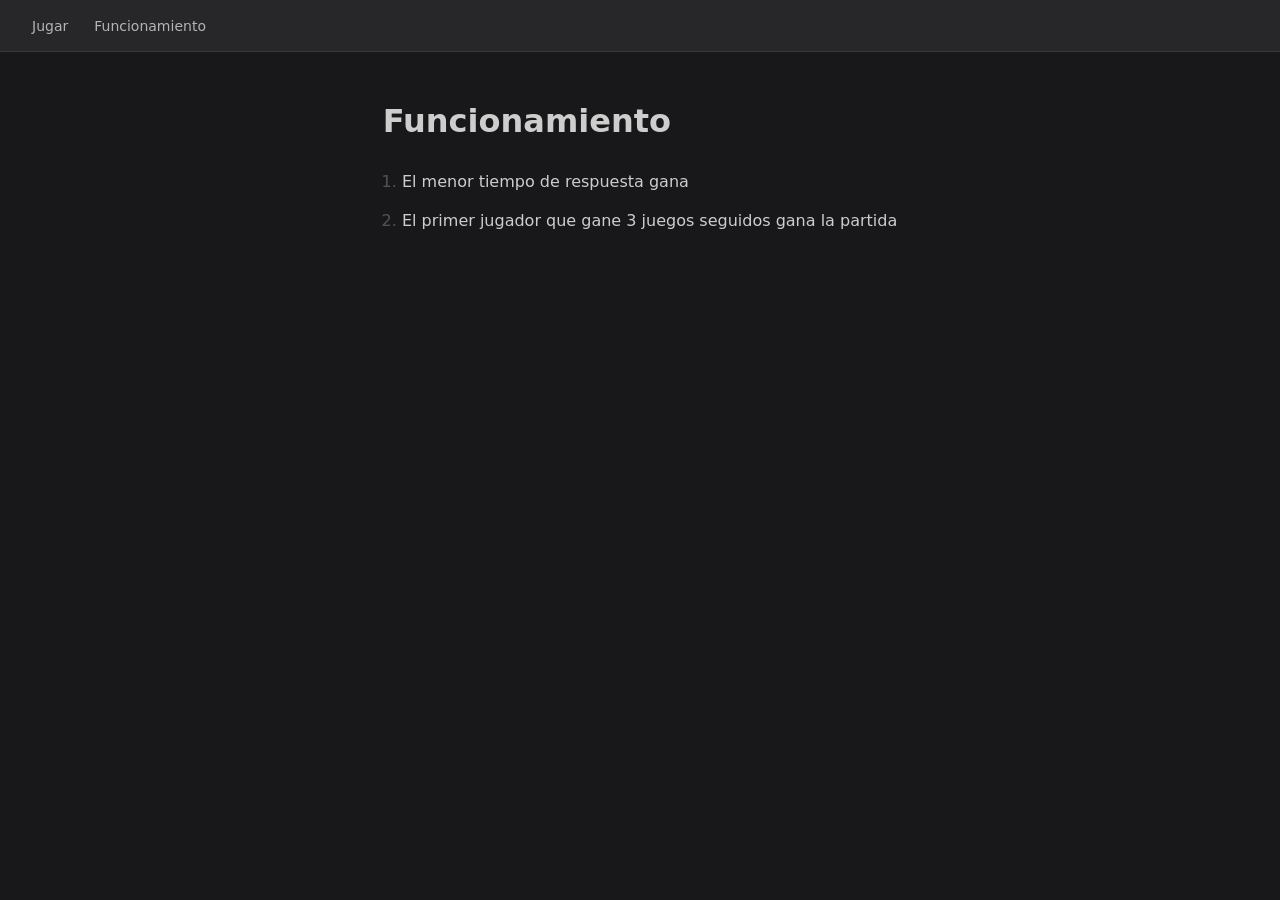
==== gameplay/index.html @ 758bac7f "estructura basica" ====
<!DOCTYPE html>
<html lang="en">
<head>
    <meta charset="UTF-8">
    <link rel="icon" type="image/jpeg" href="../assets/chronometer.png">
    <link rel="stylesheet" href="../styles.css">
    <meta name="viewport" content="width=device-width, initial-scale=1.0">
    <title>Funcionamiento | Ranked.ms</title>
</head>
<body>
    <nav class="navbar">
        <div class="navbar-links">
            <a href="/" class="navbar-link">Jugar</a>
            <a href="/gameplay/" class="navbar-link">Funcionamiento</a>
        </div>
    </nav>

    <div class="funcionamiento">
    <div class="funcionamiento-content">
        <h1>Funcionamiento</h1>
        <ol>
        <li>El menor tiempo de respuesta gana</li>
        <li>El primer jugador que gane 3 juegos seguidos gana la partida</li>
        </ol>
    </div>
    </div>
</body>
</html>
---- styles.css ----
* {
  margin: 0;
  padding: 0;
  box-sizing: border-box;
}

body {
  margin: 0;
  display: flex;
  flex-direction: column;
  height: 100vh;
  overflow: hidden;
}

html {
    background-color: #18181b;
    color: #cdcdcd;
    font-family: ui-sans-serif,system-ui,sans-serif;
}

.content {
  flex: 1;
  display: flex;
  align-items: center;
  justify-content: center;
  gap: 12px;
}

.btn {
  padding: 10px 20px;
  border-radius: 6px;
  background: #27272a;
  color: #cdcdcd;
  text-decoration: none;
  font-size: 14px;
  border: 1px solid #3f3f46;
  transition: background 0.15s, color 0.15s;
}

.btn:hover {
  background: rgba(255,255,255,0.08);
  color: #fff;
}

.sidebar {
  width: 20%;
  background: #09090b;
  border: 1px solid #2a2a2e;
  overflow-y: auto;
  scrollbar-width: none;
}

.layout {
  display: flex;
  flex: 1;
  overflow: hidden;
}

.sidebar-title {
  padding: 12px 14px;
  font-size: 13px;
  font-weight: 600;
  color: #aaa;
  border-bottom: 1px solid #2a2a2e;
  text-transform: uppercase;
  text-align: center;
  letter-spacing: 0.05em;
}

.sidebar::-webkit-scrollbar {
  display: none;
}

.lb-row {
  display: grid;
  grid-template-columns: 32px 1fr auto;
  align-items: center;
  gap: 8px;
  padding: 9px 14px;
  cursor: pointer;
  border-bottom: 1px solid #222;
}
.lb-row:hover { background: #26262a; }

.lb-rank {
  font-size: 12px;
  color: #555;
  text-align: right;
  font-variant-numeric: tabular-nums;
}

.lb-name {
  font-size: 13px;
  color: #e0e0e0;
}

.lb-time {
  font-size: 12px;
  color: #4caf78;
  font-variant-numeric: tabular-nums;
}

.funcionamiento {
  display: flex;
  padding-top: 50px;
}

.funcionamiento-content {
  margin: 0 auto;
  max-width: 50%;
}

.funcionamiento-content ol {
  padding-left: 1.2rem;
  padding-top: 2rem;
}

.funcionamiento-content h1 {
  padding-left: 0;
}

li {
  margin-bottom: 20px;
}

ol li::marker {
  color: #52525B;
}

.navbar {
  background: #27272A;
  height: 52px;
  display: flex;
  align-items: center;
  padding: 0 20px;
  gap: 8px;
  border-bottom: 1px solid rgba(255,255,255,0.08);
}

.navbar-links {
  display: flex;
  align-items: center;
  gap: 2px;
  flex: 1;
}

.navbar-link {
  font-size: 14px;
  color: rgba(255,255,255,0.65);
  text-decoration: none;
  padding: 6px 12px;
  border-radius: 6px;
  transition: background 0.15s, color 0.15s;
  display: flex;
  align-items: center;
  gap: 4px;
}

.navbar-link:hover  { background: rgba(255,255,255,0.08); color: #fff; }
.navbar-link.active { background: rgba(255,255,255,0.10); color: #fff; }
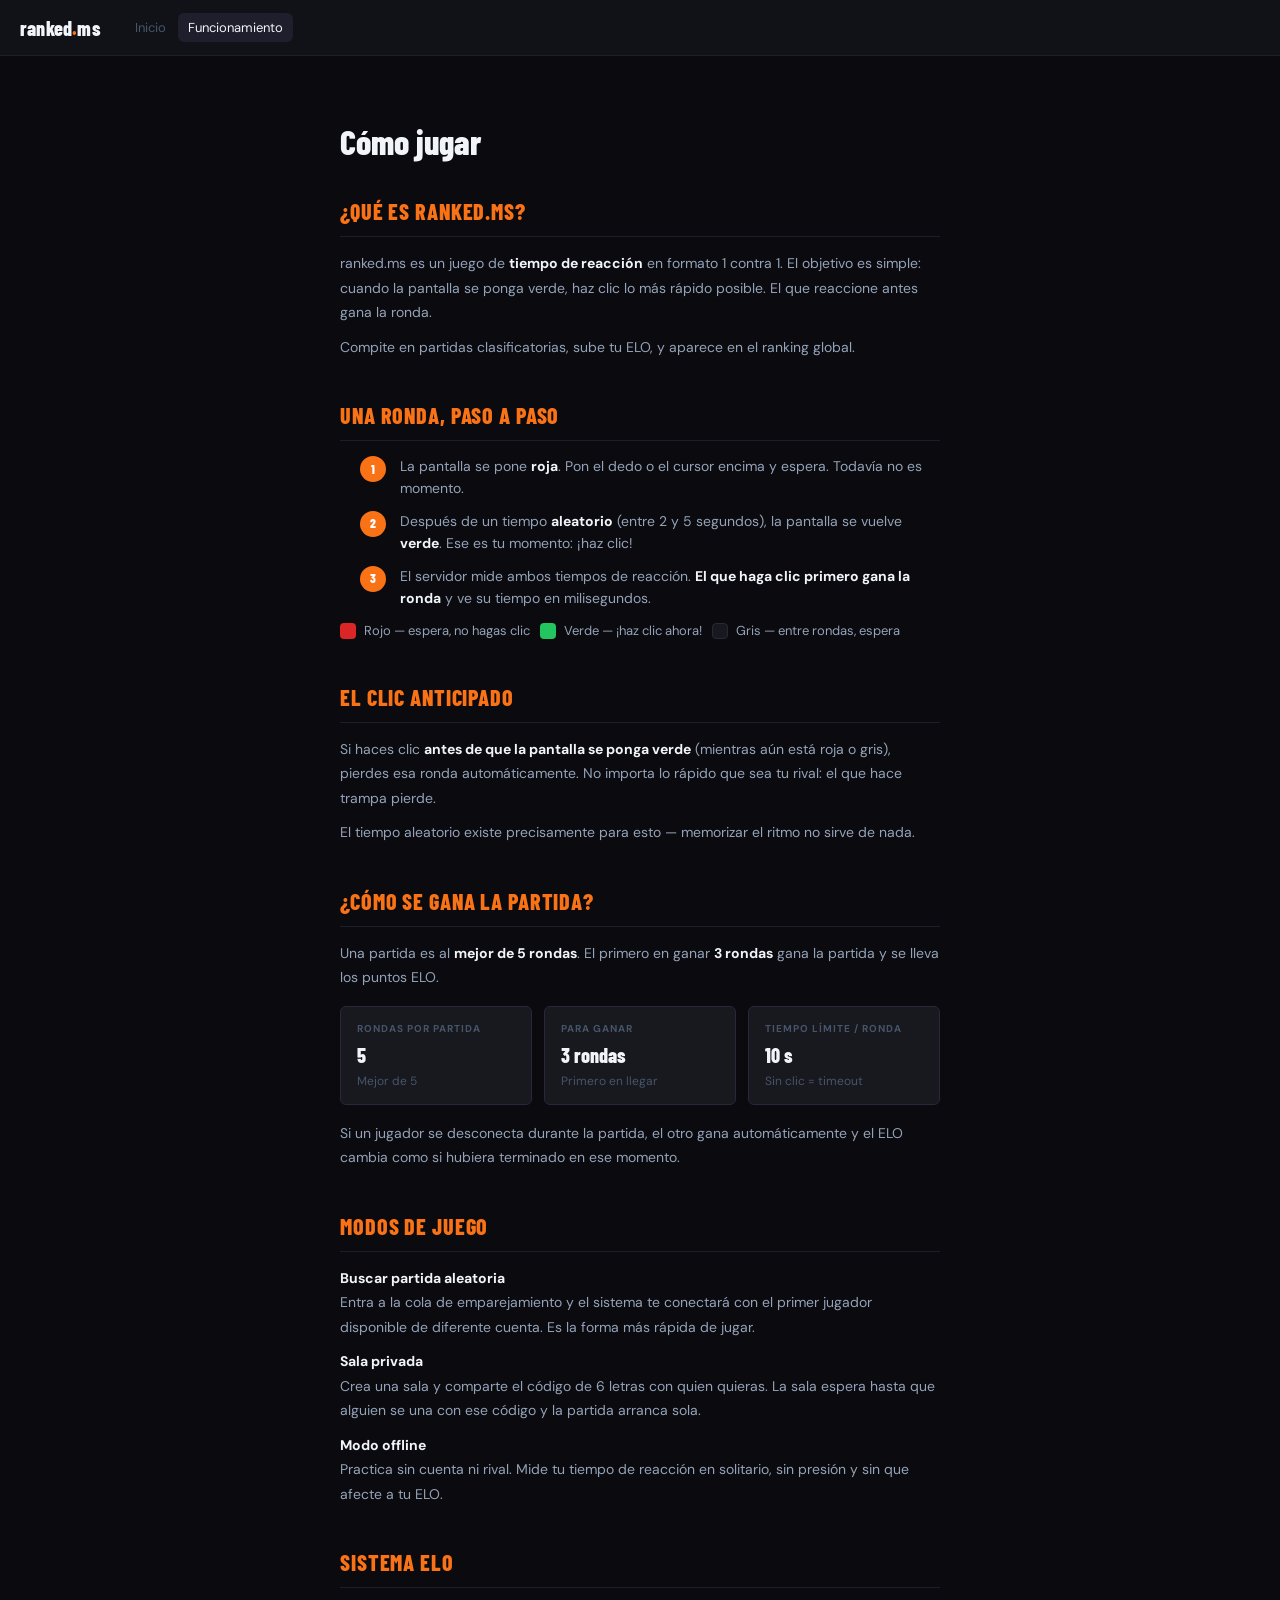
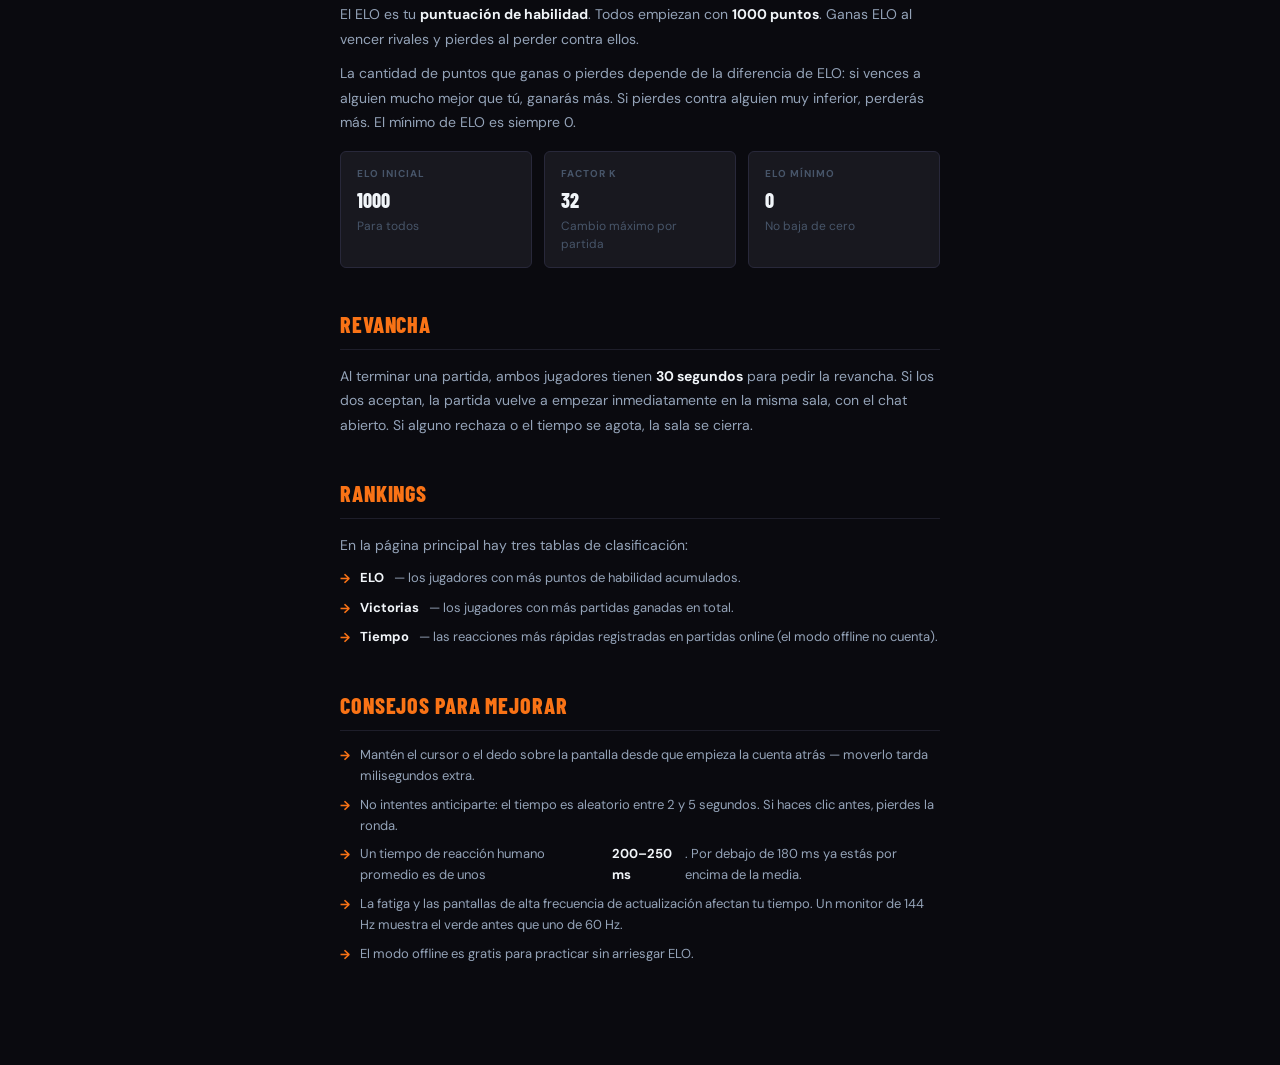
==== commit c3fe9f44: "fixes" ====
--- a/gameplay/index.html
+++ b/gameplay/index.html
@@ -1,27 +1,316 @@
 <!DOCTYPE html>
-<html lang="en">
+<html lang="es">
 <head>
     <meta charset="UTF-8">
-    <link rel="icon" type="image/jpeg" href="../assets/chronometer.png">
-    <link rel="stylesheet" href="../styles.css">
+    <link rel="icon" type="image/jpeg" href="/assets/stopwatch.png">
+    <link rel="stylesheet" href="/styles.css">
     <meta name="viewport" content="width=device-width, initial-scale=1.0">
-    <title>Funcionamiento | Ranked.ms</title>
+    <title>Funcionamiento | ranked.ms</title>
+    <style>
+        .func-section {
+            margin-bottom: 40px;
+        }
+        .func-section h2 {
+            font-family: var(--font-cond);
+            font-size: 22px;
+            font-weight: 800;
+            color: var(--accent);
+            letter-spacing: 0.04em;
+            text-transform: uppercase;
+            margin-bottom: 14px;
+            padding-bottom: 8px;
+            border-bottom: 1px solid var(--border);
+        }
+        .func-section p {
+            color: var(--text-2);
+            line-height: 1.75;
+            margin-bottom: 10px;
+        }
+        .func-section strong { color: var(--text); }
+
+        .step-list {
+            list-style: none;
+            padding: 0;
+            display: flex;
+            flex-direction: column;
+            gap: 10px;
+            margin-bottom: 10px;
+        }
+        .step-list li {
+            display: flex;
+            align-items: flex-start;
+            gap: 14px;
+            color: var(--text-2);
+            line-height: 1.6;
+            margin: 0;
+        }
+        .step-num {
+            flex-shrink: 0;
+            width: 26px;
+            height: 26px;
+            border-radius: 50%;
+            background: var(--accent);
+            color: #fff;
+            font-family: var(--font-cond);
+            font-size: 13px;
+            font-weight: 800;
+            display: flex;
+            align-items: center;
+            justify-content: center;
+            margin-top: 1px;
+        }
+
+        .callout-row {
+            display: grid;
+            grid-template-columns: repeat(auto-fit, minmax(170px, 1fr));
+            gap: 12px;
+            margin: 16px 0;
+        }
+        .callout {
+            background: var(--surface-2);
+            border: 1px solid var(--border-2);
+            border-radius: var(--radius);
+            padding: 14px 16px;
+        }
+        .callout-label {
+            font-size: 10px;
+            font-weight: 700;
+            letter-spacing: 0.1em;
+            text-transform: uppercase;
+            color: var(--text-3);
+            margin-bottom: 4px;
+        }
+        .callout-value {
+            font-family: var(--font-cond);
+            font-size: 20px;
+            font-weight: 800;
+            color: var(--text);
+        }
+        .callout-desc {
+            font-size: 12px;
+            color: var(--text-3);
+            margin-top: 2px;
+        }
+
+        .color-demo {
+            display: flex;
+            gap: 10px;
+            margin: 12px 0;
+            flex-wrap: wrap;
+        }
+        .color-chip {
+            display: flex;
+            align-items: center;
+            gap: 8px;
+            font-size: 13px;
+            color: var(--text-2);
+        }
+        .color-dot {
+            width: 16px;
+            height: 16px;
+            border-radius: 4px;
+            flex-shrink: 0;
+        }
+
+        .tip-list {
+            list-style: none;
+            padding: 0;
+            display: flex;
+            flex-direction: column;
+            gap: 8px;
+        }
+        .tip-list li {
+            display: flex;
+            gap: 10px;
+            align-items: flex-start;
+            color: var(--text-2);
+            line-height: 1.6;
+            font-size: 13px;
+            margin: 0;
+        }
+        .tip-list li::before {
+            content: '→';
+            color: var(--accent);
+            flex-shrink: 0;
+            font-weight: 700;
+            margin-top: 1px;
+        }
+    </style>
 </head>
 <body>
     <nav class="navbar">
+        <a href="/" class="navbar-logo">ranked<span class="dot">.</span>ms</a>
         <div class="navbar-links">
-            <a href="/" class="navbar-link">Jugar</a>
-            <a href="/gameplay/" class="navbar-link">Funcionamiento</a>
+            <a href="/" class="navbar-link">Inicio</a>
+            <a href="/gameplay/" class="navbar-link active">Funcionamiento</a>
         </div>
     </nav>
 
     <div class="funcionamiento">
     <div class="funcionamiento-content">
-        <h1>Funcionamiento</h1>
-        <ol>
-        <li>El menor tiempo de respuesta gana</li>
-        <li>El primer jugador que gane 3 juegos seguidos gana la partida</li>
-        </ol>
+
+        <h1>Cómo jugar</h1>
+
+        <!-- QUÉ ES -->
+        <div class="func-section">
+            <h2>¿Qué es ranked.ms?</h2>
+            <p>
+                ranked.ms es un juego de <strong>tiempo de reacción</strong> en formato 1 contra 1. El objetivo es simple: cuando la pantalla se ponga verde, haz clic lo más rápido posible. El que reaccione antes gana la ronda.
+            </p>
+            <p>
+                Compite en partidas clasificatorias, sube tu ELO, y aparece en el ranking global.
+            </p>
+        </div>
+
+        <!-- UNA RONDA -->
+        <div class="func-section">
+            <h2>Una ronda, paso a paso</h2>
+            <ol class="step-list">
+                <li>
+                    <span class="step-num">1</span>
+                    <span>La pantalla se pone <strong>roja</strong>. Pon el dedo o el cursor encima y espera. Todavía no es momento.</span>
+                </li>
+                <li>
+                    <span class="step-num">2</span>
+                    <span>Después de un tiempo <strong>aleatorio</strong> (entre 2 y 5 segundos), la pantalla se vuelve <strong>verde</strong>. Ese es tu momento: ¡haz clic!</span>
+                </li>
+                <li>
+                    <span class="step-num">3</span>
+                    <span>El servidor mide ambos tiempos de reacción. <strong>El que haga clic primero gana la ronda</strong> y ve su tiempo en milisegundos.</span>
+                </li>
+            </ol>
+
+            <div class="color-demo">
+                <div class="color-chip">
+                    <div class="color-dot" style="background:#dc2626"></div>
+                    Rojo — espera, no hagas clic
+                </div>
+                <div class="color-chip">
+                    <div class="color-dot" style="background:#22c55e"></div>
+                    Verde — ¡haz clic ahora!
+                </div>
+                <div class="color-chip">
+                    <div class="color-dot" style="background:#18181f; border:1px solid #28283a"></div>
+                    Gris — entre rondas, espera
+                </div>
+            </div>
+        </div>
+
+        <!-- CLIC ANTICIPADO -->
+        <div class="func-section">
+            <h2>El clic anticipado</h2>
+            <p>
+                Si haces clic <strong>antes de que la pantalla se ponga verde</strong> (mientras aún está roja o gris), pierdes esa ronda automáticamente. No importa lo rápido que sea tu rival: el que hace trampa pierde.
+            </p>
+            <p>
+                El tiempo aleatorio existe precisamente para esto — memorizar el ritmo no sirve de nada.
+            </p>
+        </div>
+
+        <!-- UNA PARTIDA -->
+        <div class="func-section">
+            <h2>¿Cómo se gana la partida?</h2>
+            <p>
+                Una partida es al <strong>mejor de 5 rondas</strong>. El primero en ganar <strong>3 rondas</strong> gana la partida y se lleva los puntos ELO.
+            </p>
+
+            <div class="callout-row">
+                <div class="callout">
+                    <div class="callout-label">Rondas por partida</div>
+                    <div class="callout-value">5</div>
+                    <div class="callout-desc">Mejor de 5</div>
+                </div>
+                <div class="callout">
+                    <div class="callout-label">Para ganar</div>
+                    <div class="callout-value">3 rondas</div>
+                    <div class="callout-desc">Primero en llegar</div>
+                </div>
+                <div class="callout">
+                    <div class="callout-label">Tiempo límite / ronda</div>
+                    <div class="callout-value">10 s</div>
+                    <div class="callout-desc">Sin clic = timeout</div>
+                </div>
+            </div>
+
+            <p>
+                Si un jugador se desconecta durante la partida, el otro gana automáticamente y el ELO cambia como si hubiera terminado en ese momento.
+            </p>
+        </div>
+
+        <!-- MODOS -->
+        <div class="func-section">
+            <h2>Modos de juego</h2>
+
+            <p><strong>Buscar partida aleatoria</strong><br>
+            Entra a la cola de emparejamiento y el sistema te conectará con el primer jugador disponible de diferente cuenta. Es la forma más rápida de jugar.</p>
+
+            <p><strong>Sala privada</strong><br>
+            Crea una sala y comparte el código de 6 letras con quien quieras. La sala espera hasta que alguien se una con ese código y la partida arranca sola.</p>
+
+            <p><strong>Modo offline</strong><br>
+            Practica sin cuenta ni rival. Mide tu tiempo de reacción en solitario, sin presión y sin que afecte a tu ELO.</p>
+        </div>
+
+        <!-- ELO -->
+        <div class="func-section">
+            <h2>Sistema ELO</h2>
+            <p>
+                El ELO es tu <strong>puntuación de habilidad</strong>. Todos empiezan con <strong>1000 puntos</strong>. Ganas ELO al vencer rivales y pierdes al perder contra ellos.
+            </p>
+            <p>
+                La cantidad de puntos que ganas o pierdes depende de la diferencia de ELO: si vences a alguien mucho mejor que tú, ganarás más. Si pierdes contra alguien muy inferior, perderás más. El mínimo de ELO es siempre 0.
+            </p>
+
+            <div class="callout-row">
+                <div class="callout">
+                    <div class="callout-label">ELO inicial</div>
+                    <div class="callout-value">1000</div>
+                    <div class="callout-desc">Para todos</div>
+                </div>
+                <div class="callout">
+                    <div class="callout-label">Factor K</div>
+                    <div class="callout-value">32</div>
+                    <div class="callout-desc">Cambio máximo por partida</div>
+                </div>
+                <div class="callout">
+                    <div class="callout-label">ELO mínimo</div>
+                    <div class="callout-value">0</div>
+                    <div class="callout-desc">No baja de cero</div>
+                </div>
+            </div>
+        </div>
+
+        <!-- REVANCHA -->
+        <div class="func-section">
+            <h2>Revancha</h2>
+            <p>
+                Al terminar una partida, ambos jugadores tienen <strong>30 segundos</strong> para pedir la revancha. Si los dos aceptan, la partida vuelve a empezar inmediatamente en la misma sala, con el chat abierto. Si alguno rechaza o el tiempo se agota, la sala se cierra.
+            </p>
+        </div>
+
+        <!-- RANKINGS -->
+        <div class="func-section">
+            <h2>Rankings</h2>
+            <p>En la página principal hay tres tablas de clasificación:</p>
+            <ul class="tip-list">
+                <li><strong>ELO</strong> — los jugadores con más puntos de habilidad acumulados.</li>
+                <li><strong>Victorias</strong> — los jugadores con más partidas ganadas en total.</li>
+                <li><strong>Tiempo</strong> — las reacciones más rápidas registradas en partidas online (el modo offline no cuenta).</li>
+            </ul>
+        </div>
+
+        <!-- CONSEJOS -->
+        <div class="func-section">
+            <h2>Consejos para mejorar</h2>
+            <ul class="tip-list">
+                <li>Mantén el cursor o el dedo sobre la pantalla desde que empieza la cuenta atrás — moverlo tarda milisegundos extra.</li>
+                <li>No intentes anticiparte: el tiempo es aleatorio entre 2 y 5 segundos. Si haces clic antes, pierdes la ronda.</li>
+                <li>Un tiempo de reacción humano promedio es de unos <strong>200–250 ms</strong>. Por debajo de 180 ms ya estás por encima de la media.</li>
+                <li>La fatiga y las pantallas de alta frecuencia de actualización afectan tu tiempo. Un monitor de 144 Hz muestra el verde antes que uno de 60 Hz.</li>
+                <li>El modo offline es gratis para practicar sin arriesgar ELO.</li>
+            </ul>
+        </div>
+
     </div>
     </div>
 </body>
--- a/styles.css
+++ b/styles.css
@@ -1,21 +1,188 @@
-* {
-  margin: 0;
-  padding: 0;
-  box-sizing: border-box;
+@import url('https://fonts.googleapis.com/css2?family=Barlow+Condensed:wght@500;700;800&family=DM+Sans:ital,wght@0,400;0,500;0,600;1,400&family=JetBrains+Mono:wght@400;600;700&display=swap');
+
+/* ============================================================
+   VARIABLES
+   ============================================================ */
+:root {
+  --bg:         #0a0a0f;
+  --surface:    #111118;
+  --surface-2:  #18181f;
+  --surface-3:  #1e1e2c;
+  --border:     #1e1e2a;
+  --border-2:   #28283a;
+  --accent:     #f97316;
+  --accent-dim: rgba(249,115,22,.12);
+  --green:      #22c55e;
+  --green-dim:  rgba(34,197,94,.12);
+  --red:        #dc2626;
+  --text:       #f1f5f9;
+  --text-2:     #94a3b8;
+  --text-3:     #475569;
+  --text-4:     #2d3748;
+
+  --navbar-h:   56px;
+  --scorebar-h: 64px;
+  --chat-w:     260px;
+  --radius:     6px;
+  --radius-lg:  10px;
+
+  --font-ui:   'DM Sans', system-ui, sans-serif;
+  --font-cond: 'Barlow Condensed', sans-serif;
+  --font-mono: 'JetBrains Mono', monospace;
+
+  --t: 130ms ease;
+}
+
+/* ============================================================
+   BASE
+   ============================================================ */
+*, *::before, *::after { margin:0; padding:0; box-sizing:border-box; }
+
+html {
+  background: var(--bg);
+  color: var(--text);
+  font-family: var(--font-ui);
+  font-size: 14px;
+  line-height: 1.5;
+  -webkit-font-smoothing: antialiased;
 }
 
 body {
-  margin: 0;
   display: flex;
   flex-direction: column;
-  height: 100vh;
+  min-height: 100vh;
+  overflow-x: hidden;
+}
+
+a { color: inherit; text-decoration: none; }
+button { font-family: inherit; cursor: pointer; }
+input, textarea { font-family: inherit; }
+
+/* ============================================================
+   BUTTONS
+   ============================================================ */
+.btn {
+  display: inline-flex;
+  align-items: center;
+  justify-content: center;
+  gap: 6px;
+  padding: 9px 18px;
+  border-radius: var(--radius);
+  font-size: 13px;
+  font-weight: 500;
+  border: 1px solid var(--border-2);
+  background: var(--surface-2);
+  color: var(--text-2);
+  cursor: pointer;
+  transition: background var(--t), color var(--t), border-color var(--t);
+  white-space: nowrap;
+  text-decoration: none;
+  user-select: none;
+}
+.btn:hover  { background: var(--surface-3); color: var(--text); }
+.btn:disabled { opacity: .4; cursor: not-allowed; pointer-events: none; }
+
+.btn-accent {
+  background: var(--accent);
+  border-color: var(--accent);
+  color: #fff;
+  font-weight: 600;
+}
+.btn-accent:hover { background: #fb923c; border-color: #fb923c; color: #fff; }
+
+.btn-ghost {
+  background: transparent;
+  border-color: transparent;
+  color: var(--text-3);
+}
+.btn-ghost:hover { background: var(--surface-2); border-color: var(--border); color: var(--text-2); }
+
+.btn-outline {
+  background: transparent;
+  border-color: var(--accent);
+  color: var(--accent);
+}
+.btn-outline:hover { background: var(--accent-dim); }
+
+.btn-danger {
+  background: transparent;
+  border-color: var(--red);
+  color: var(--red);
+}
+.btn-danger:hover { background: rgba(220,38,38,.1); }
+
+.btn-sm    { padding: 6px 12px; font-size: 12px; }
+.btn-lg    { padding: 12px 28px; font-size: 15px; font-weight: 600; }
+.btn-block { display: flex; width: 100%; }
+button.btn { font-size: 13px; }
+
+/* ============================================================
+   NAVBAR
+   ============================================================ */
+.navbar {
+  position: sticky;
+  top: 0;
+  z-index: 100;
+  height: var(--navbar-h);
+  background: var(--surface);
+  border-bottom: 1px solid var(--border);
+  display: flex;
+  align-items: center;
+  padding: 0 20px;
+  gap: 12px;
+  flex-shrink: 0;
+}
+
+.navbar-logo {
+  font-family: var(--font-cond);
+  font-size: 20px;
+  font-weight: 800;
+  color: var(--text);
+  letter-spacing: 0.01em;
+  text-decoration: none;
+  flex-shrink: 0;
+}
+.navbar-logo .dot { color: var(--accent); }
+
+.navbar-links {
+  display: flex;
+  align-items: center;
+  gap: 2px;
+  flex: 1;
+  margin-left: 12px;
+}
+
+.navbar-link {
+  font-size: 13px;
+  color: var(--text-3);
+  padding: 5px 10px;
+  border-radius: var(--radius);
+  transition: background var(--t), color var(--t);
+}
+.navbar-link:hover  { background: var(--surface-2); color: var(--text-2); }
+.navbar-link.active { color: var(--text); background: var(--surface-3); }
+
+.navbar-user {
+  display: flex;
+  align-items: center;
+  gap: 8px;
+  flex-shrink: 0;
+}
+
+.navbar-username {
+  font-size: 13px;
+  font-weight: 500;
+  color: var(--text-2);
+}
+
+/* ============================================================
+   HOME LAYOUT
+   ============================================================ */
+.layout {
+  display: flex;
+  flex: 1;
   overflow: hidden;
-}
-
-html {
-    background-color: #18181b;
-    color: #cdcdcd;
-    font-family: ui-sans-serif,system-ui,sans-serif;
+  height: calc(100vh - var(--navbar-h));
 }
 
 .content {
@@ -26,135 +193,637 @@
   gap: 12px;
 }
 
-.btn {
-  padding: 10px 20px;
-  border-radius: 6px;
-  background: #27272a;
-  color: #cdcdcd;
-  text-decoration: none;
-  font-size: 14px;
-  border: 1px solid #3f3f46;
-  transition: background 0.15s, color 0.15s;
-}
-
-.btn:hover {
-  background: rgba(255,255,255,0.08);
-  color: #fff;
-}
-
+/* ============================================================
+   LEADERBOARD SIDEBAR
+   ============================================================ */
 .sidebar {
-  width: 20%;
-  background: #09090b;
-  border: 1px solid #2a2a2e;
+  width: 220px;
+  flex-shrink: 0;
+  background: var(--surface);
+  border-right: 1px solid var(--border);
+  display: flex;
+  flex-direction: column;
+  overflow: hidden;
+}
+
+.lb-tabs {
+  display: flex;
+  border-bottom: 1px solid var(--border);
+  flex-shrink: 0;
+}
+
+.lb-tab {
+  flex: 1;
+  padding: 10px 4px;
+  font-size: 10px;
+  font-weight: 700;
+  letter-spacing: 0.07em;
+  text-transform: uppercase;
+  color: var(--text-3);
+  background: none;
+  border: none;
+  border-bottom: 2px solid transparent;
+  cursor: pointer;
+  margin-bottom: -1px;
+  transition: color var(--t), border-color var(--t);
+}
+.lb-tab:hover  { color: var(--text-2); }
+.lb-tab.active { color: var(--accent); border-bottom-color: var(--accent); }
+
+#lbList {
+  flex: 1;
   overflow-y: auto;
-  scrollbar-width: none;
-}
-
-.layout {
-  display: flex;
-  flex: 1;
-  overflow: hidden;
-}
-
-.sidebar-title {
-  padding: 12px 14px;
-  font-size: 13px;
-  font-weight: 600;
-  color: #aaa;
-  border-bottom: 1px solid #2a2a2e;
-  text-transform: uppercase;
+  scrollbar-width: thin;
+  scrollbar-color: var(--border-2) transparent;
+}
+
+.lb-loading {
+  padding: 24px 14px;
   text-align: center;
-  letter-spacing: 0.05em;
-}
-
-.sidebar::-webkit-scrollbar {
-  display: none;
+  font-size: 12px;
+  color: var(--text-3);
 }
 
 .lb-row {
   display: grid;
-  grid-template-columns: 32px 1fr auto;
+  grid-template-columns: 28px 1fr auto;
   align-items: center;
   gap: 8px;
-  padding: 9px 14px;
+  padding: 8px 14px;
+  border-bottom: 1px solid var(--border);
+  transition: background var(--t);
+}
+.lb-row:hover { background: var(--surface-2); }
+
+.lb-rank {
+  font-family: var(--font-mono);
+  font-size: 10px;
+  color: var(--text-3);
+  text-align: right;
+}
+
+.lb-name { font-size: 12px; color: var(--text); font-weight: 500; overflow: hidden; text-overflow: ellipsis; white-space: nowrap; }
+
+.lb-time {
+  font-family: var(--font-mono);
+  font-size: 11px;
+  font-weight: 600;
+  color: var(--accent);
+  white-space: nowrap;
+}
+
+/* ============================================================
+   CLICKAREA
+   ============================================================ */
+.container {
+  flex: 1;
+  display: flex;
+  flex-direction: column;
+  overflow: hidden;
+}
+
+.clickarea {
+  flex: 1;
+  display: flex;
+  flex-direction: column;
+  align-items: center;
+  justify-content: center;
+  background: var(--surface-2);
   cursor: pointer;
-  border-bottom: 1px solid #222;
-}
-.lb-row:hover { background: #26262a; }
-
-.lb-rank {
+  user-select: none;
+  transition: background 130ms ease;
+  overflow: hidden;
+  /* offline fallback height */
+  min-height: calc(100vh - var(--navbar-h));
+}
+
+.clickarea.red   { background: var(--red); }
+.clickarea.green { background: var(--green); animation: go-flash 250ms ease-out; }
+
+@keyframes go-flash {
+  0%   { filter: brightness(1.5); }
+  100% { filter: brightness(1); }
+}
+
+.message {
+  font-family: var(--font-cond);
+  font-size: clamp(36px, 9vh, 86px);
+  font-weight: 800;
+  letter-spacing: 0.01em;
+  color: #fff;
+  text-align: center;
+  line-height: 1;
+  margin-bottom: 10px;
+  user-select: none;
+}
+
+.note {
+  font-family: var(--font-mono);
+  font-size: clamp(12px, 1.8vh, 15px);
+  color: rgba(255,255,255,.6);
+  text-align: center;
+  max-width: 440px;
+  padding: 0 20px;
+  user-select: none;
+}
+
+/* ============================================================
+   SCORE BAR
+   ============================================================ */
+.score-bar {
+  height: var(--scorebar-h);
+  background: var(--surface);
+  border-bottom: 1px solid var(--border);
+  display: grid;
+  grid-template-columns: 1fr auto 1fr;
+  align-items: center;
+  padding: 0 24px;
+  gap: 16px;
+  flex-shrink: 0;
+}
+
+.score-side       { display: flex; align-items: center; gap: 12px; }
+.score-side-right { flex-direction: row-reverse; }
+
+.score-name {
+  font-size: 13px;
+  font-weight: 500;
+  color: var(--text-2);
+  max-width: 130px;
+  overflow: hidden;
+  text-overflow: ellipsis;
+  white-space: nowrap;
+}
+
+.score-num {
+  font-family: var(--font-cond);
+  font-size: 38px;
+  font-weight: 800;
+  color: var(--text);
+  line-height: 1;
+  min-width: 32px;
+  text-align: center;
+}
+
+.score-center {
+  display: flex;
+  flex-direction: column;
+  align-items: center;
+  gap: 1px;
+}
+
+.score-vs {
+  font-family: var(--font-cond);
+  font-size: 13px;
+  font-weight: 700;
+  color: var(--text-3);
+  letter-spacing: 0.12em;
+}
+
+.score-round {
+  font-family: var(--font-mono);
+  font-size: 8px;
+  font-weight: 600;
+  color: var(--accent);
+  letter-spacing: 0.14em;
+  text-transform: uppercase;
+}
+
+/* ============================================================
+   GAME BODY
+   ============================================================ */
+.game-body {
+  display: flex;
+  flex: 1;
+  overflow: hidden;
+  height: calc(100vh - var(--navbar-h) - var(--scorebar-h));
+}
+
+.game-body .container { overflow: hidden; }
+.game-body .clickarea { min-height: unset; }
+
+/* ============================================================
+   CHAT PANEL
+   ============================================================ */
+.chat-panel {
+  width: var(--chat-w);
+  flex-shrink: 0;
+  background: var(--surface);
+  border-left: 1px solid var(--border);
+  display: flex;
+  flex-direction: column;
+  overflow: hidden;
+}
+
+.chat-header {
+  padding: 10px 14px;
+  border-bottom: 1px solid var(--border);
+  font-size: 10px;
+  font-weight: 700;
+  letter-spacing: 0.1em;
+  text-transform: uppercase;
+  color: var(--text-3);
+  flex-shrink: 0;
+}
+
+.chat-messages {
+  flex: 1;
+  overflow-y: auto;
+  padding: 8px 0;
+  scrollbar-width: thin;
+  scrollbar-color: var(--border-2) transparent;
+  display: flex;
+  flex-direction: column;
+}
+
+.chat-msg {
+  padding: 3px 14px;
   font-size: 12px;
-  color: #555;
-  text-align: right;
-  font-variant-numeric: tabular-nums;
-}
-
-.lb-name {
+  line-height: 1.5;
+  animation: msg-in 100ms ease;
+}
+
+@keyframes msg-in {
+  from { opacity: 0; transform: translateY(3px); }
+  to   { opacity: 1; transform: translateY(0); }
+}
+
+.chat-from         { font-weight: 600; color: var(--accent); margin-right: 5px; }
+.chat-from.is-self { color: var(--green); }
+.chat-text         { color: var(--text-2); }
+
+.chat-system {
+  padding: 3px 14px;
+  font-size: 11px;
+  color: var(--text-3);
+  font-style: italic;
+}
+
+.chat-input-row {
+  display: flex;
+  gap: 6px;
+  padding: 10px;
+  border-top: 1px solid var(--border);
+  flex-shrink: 0;
+}
+
+.chat-input {
+  flex: 1;
+  background: var(--bg);
+  border: 1px solid var(--border-2);
+  border-radius: var(--radius);
+  color: var(--text);
+  font-size: 12px;
+  padding: 6px 10px;
+  outline: none;
+  transition: border-color var(--t);
+}
+.chat-input:focus { border-color: var(--accent); }
+.chat-input::placeholder { color: var(--text-3); }
+
+/* ============================================================
+   LOBBY
+   ============================================================ */
+.lobby-container {
+  display: flex;
+  align-items: center;
+  justify-content: center;
+  flex: 1;
+  padding: 24px;
+  min-height: calc(100vh - var(--navbar-h));
+}
+
+.lobby-card {
+  background: var(--surface);
+  border: 1px solid var(--border);
+  border-radius: var(--radius-lg);
+  padding: 32px;
+  width: 100%;
+  max-width: 400px;
+  display: flex;
+  flex-direction: column;
+  gap: 10px;
+}
+
+.lobby-title {
+  font-family: var(--font-cond);
+  font-size: 28px;
+  font-weight: 800;
+  color: var(--text);
+  margin-bottom: 4px;
+}
+
+.lobby-options { display: flex; flex-direction: column; gap: 8px; }
+
+.lobby-divider {
+  display: flex;
+  align-items: center;
+  gap: 10px;
+  color: var(--text-3);
+  font-size: 10px;
+  font-weight: 700;
+  letter-spacing: 0.1em;
+  text-transform: uppercase;
+  margin: 2px 0;
+}
+.lobby-divider::before,
+.lobby-divider::after { content:''; flex:1; height:1px; background:var(--border); }
+
+.room-code-display {
+  font-family: var(--font-mono);
+  font-size: 30px;
+  font-weight: 700;
+  letter-spacing: 0.22em;
+  color: var(--accent);
+  text-align: center;
+  padding: 14px 12px;
+  background: var(--surface-2);
+  border: 1px solid var(--border-2);
+  border-radius: var(--radius);
+  cursor: pointer;
+  transition: background var(--t);
+  margin: 4px 0;
+}
+.room-code-display:hover { background: var(--surface-3); }
+
+.lobby-waiting-label {
+  font-size: 12px;
+  color: var(--text-3);
+  text-align: center;
+  margin-bottom: 2px;
+}
+
+.join-row { display: flex; gap: 8px; }
+.join-row .form-input {
+  flex: 1;
+  font-family: var(--font-mono);
+  letter-spacing: 0.18em;
+  text-transform: uppercase;
+}
+
+/* ============================================================
+   SEARCHING
+   ============================================================ */
+.searching {
+  display: flex;
+  align-items: center;
+  gap: 10px;
   font-size: 13px;
-  color: #e0e0e0;
-}
-
-.lb-time {
+  color: var(--text-2);
+  padding: 6px 0;
+}
+
+.searching-dots { display: flex; gap: 5px; }
+
+.searching-dot {
+  width: 6px;
+  height: 6px;
+  border-radius: 50%;
+  background: var(--accent);
+  animation: s-bounce 1.1s infinite ease-in-out;
+}
+.searching-dot:nth-child(2) { animation-delay: .17s; }
+.searching-dot:nth-child(3) { animation-delay: .34s; }
+
+@keyframes s-bounce {
+  0%,55%,100% { transform: scale(.55); opacity: .3; }
+  27%          { transform: scale(1);   opacity: 1; }
+}
+
+/* ============================================================
+   AUTH
+   ============================================================ */
+.auth-container {
+  display: flex;
+  align-items: center;
+  justify-content: center;
+  flex: 1;
+  padding: 24px;
+}
+
+.auth-card {
+  background: var(--surface);
+  border: 1px solid var(--border);
+  border-radius: var(--radius-lg);
+  padding: 36px 40px;
+  width: 100%;
+  max-width: 380px;
+}
+
+.auth-title {
+  font-family: var(--font-cond);
+  font-size: 30px;
+  font-weight: 800;
+  color: var(--text);
+  margin-bottom: 28px;
+}
+
+.form-group { margin-bottom: 16px; }
+
+.form-label {
+  display: block;
+  font-size: 11px;
+  font-weight: 700;
+  letter-spacing: 0.07em;
+  text-transform: uppercase;
+  color: var(--text-3);
+  margin-bottom: 7px;
+}
+
+.form-hint {
+  font-size: 11px;
+  color: var(--text-3);
+  font-weight: 400;
+  text-transform: none;
+  letter-spacing: 0;
+  margin-left: 4px;
+}
+
+.form-input {
+  width: 100%;
+  padding: 9px 12px;
+  background: var(--bg);
+  border: 1px solid var(--border-2);
+  border-radius: var(--radius);
+  color: var(--text);
+  font-size: 14px;
+  outline: none;
+  transition: border-color var(--t);
+}
+.form-input:focus { border-color: var(--accent); }
+.form-input::placeholder { color: var(--text-3); }
+
+.form-error {
   font-size: 12px;
-  color: #4caf78;
-  font-variant-numeric: tabular-nums;
-}
-
+  color: #f87171;
+  min-height: 16px;
+  margin-bottom: 14px;
+}
+
+.auth-footer {
+  margin-top: 20px;
+  text-align: center;
+  font-size: 13px;
+  color: var(--text-3);
+}
+.auth-footer a { color: var(--accent); }
+.auth-footer a:hover { text-decoration: underline; }
+
+/* ============================================================
+   GAME END ACTIONS
+   ============================================================ */
+#gameActions, #rematchUI {
+  display: flex;
+  gap: 10px;
+  flex-wrap: wrap;
+  justify-content: center;
+  margin-top: 24px;
+}
+
+/* ============================================================
+   FUNCIONAMIENTO
+   ============================================================ */
 .funcionamiento {
-  display: flex;
-  padding-top: 50px;
-}
-
-.funcionamiento-content {
-  margin: 0 auto;
-  max-width: 50%;
-}
-
-.funcionamiento-content ol {
-  padding-left: 1.2rem;
-  padding-top: 2rem;
-}
+  padding: 60px 24px;
+  display: flex;
+  justify-content: center;
+}
+
+.funcionamiento-content { max-width: 600px; width: 100%; }
 
 .funcionamiento-content h1 {
-  padding-left: 0;
-}
-
-li {
-  margin-bottom: 20px;
-}
-
-ol li::marker {
-  color: #52525B;
-}
-
-.navbar {
-  background: #27272A;
-  height: 52px;
-  display: flex;
-  align-items: center;
-  padding: 0 20px;
-  gap: 8px;
-  border-bottom: 1px solid rgba(255,255,255,0.08);
-}
-
-.navbar-links {
-  display: flex;
-  align-items: center;
-  gap: 2px;
-  flex: 1;
-}
-
-.navbar-link {
-  font-size: 14px;
-  color: rgba(255,255,255,0.65);
-  text-decoration: none;
-  padding: 6px 12px;
-  border-radius: 6px;
-  transition: background 0.15s, color 0.15s;
-  display: flex;
-  align-items: center;
-  gap: 4px;
-}
-
-.navbar-link:hover  { background: rgba(255,255,255,0.08); color: #fff; }
-.navbar-link.active { background: rgba(255,255,255,0.10); color: #fff; }
+  font-family: var(--font-cond);
+  font-size: 34px;
+  font-weight: 800;
+  margin-bottom: 28px;
+}
+
+.funcionamiento-content ol { padding-left: 1.4rem; }
+li { margin-bottom: 16px; color: var(--text-2); line-height: 1.7; }
+ol li::marker { color: var(--accent); font-weight: 700; }
+
+/* ============================================================
+   MATCH RESULT OVERLAY
+   ============================================================ */
+.mro {
+  position: fixed;
+  inset: 0;
+  z-index: 850;
+  display: flex;
+  align-items: center;
+  justify-content: center;
+  pointer-events: none;
+  opacity: 0;
+}
+.mro.mro-show { animation: mro-enter 0.25s ease forwards; }
+.mro.mro-out  { animation: mro-exit  0.48s ease forwards; }
+
+.mro-win  { background: radial-gradient(ellipse at 50% 45%, rgba(34,197,94,.22) 0%, rgba(0,0,0,.55) 100%); }
+.mro-lose { background: radial-gradient(ellipse at 50% 45%, rgba(220,38,38,.18) 0%, rgba(0,0,0,.62) 100%); }
+
+.mro-inner {
+  text-align: center;
+  display: flex;
+  flex-direction: column;
+  align-items: center;
+  gap: 16px;
+}
+
+.mro-title {
+  font-family: var(--font-cond);
+  font-size: clamp(62px, 13vw, 148px);
+  font-weight: 800;
+  letter-spacing: 0.02em;
+  line-height: 1;
+  opacity: 0;
+}
+.mro-win  .mro-title { color: var(--green); text-shadow: 0 0 100px rgba(34,197,94,.6);  animation: mro-bounce 0.55s cubic-bezier(.175,.885,.32,1.275) forwards; }
+.mro-lose .mro-title { color: #f87171;      text-shadow: 0 0 80px  rgba(248,113,113,.45); animation: mro-drop   0.42s ease-out forwards; }
+
+.mro-elo {
+  font-family: var(--font-mono);
+  font-size: clamp(16px, 3.5vw, 28px);
+  font-weight: 700;
+  opacity: 0;
+  animation: mro-elo-rise 0.35s ease 0.6s forwards;
+}
+.mro-win  .mro-elo { color: #86efac; }
+.mro-lose .mro-elo { color: #fca5a5; }
+
+@keyframes mro-enter    { to { opacity: 1; } }
+@keyframes mro-exit     { to { opacity: 0; } }
+@keyframes mro-bounce   { from { transform: scale(0.12); opacity: 0; } 65% { transform: scale(1.1); opacity: 1; } to { transform: scale(1); opacity: 1; } }
+@keyframes mro-drop     { from { transform: translateY(-55px); opacity: 0; } to { transform: translateY(0); opacity: 1; } }
+@keyframes mro-elo-rise { from { transform: translateY(12px); opacity: 0; } to { transform: translateY(0); opacity: 1; } }
+
+/* ============================================================
+   CLICKAREA VFX (flash + shake)
+   ============================================================ */
+.clickarea { position: relative; }
+
+.clickarea::after {
+  content: '';
+  position: absolute;
+  inset: 0;
+  pointer-events: none;
+  opacity: 0;
+}
+
+.clickarea.flash-win::after  { background: var(--green); animation: ca-flash-win  420ms ease-out forwards; }
+.clickarea.flash-lose::after { background: var(--red);   animation: ca-flash-lose 420ms ease-out forwards; }
+
+@keyframes ca-flash-win  { 0% { opacity: .52; } 100% { opacity: 0; } }
+@keyframes ca-flash-lose { 0% { opacity: 0; } 22% { opacity: .40; } 100% { opacity: 0; } }
+
+.clickarea.ca-shake { animation: ca-shake 360ms ease-out; }
+
+@keyframes ca-shake {
+  0%, 100% { transform: translateX(0); }
+  16%       { transform: translateX(-10px); }
+  34%       { transform: translateX(10px); }
+  52%       { transform: translateX(-7px); }
+  70%       { transform: translateX(7px); }
+  88%       { transform: translateX(-2px); }
+}
+
+/* ============================================================
+   RESPONSIVE
+   ============================================================ */
+@media (max-width: 768px) {
+  :root {
+    --navbar-h:   52px;
+    --scorebar-h: 52px;
+  }
+
+  .sidebar { display: none; }
+
+  .game-body {
+    flex-direction: column;
+    height: auto;
+    overflow: visible;
+  }
+
+  .game-body .clickarea {
+    min-height: 50vh;
+    flex: none;
+  }
+
+  .chat-panel {
+    width: 100%;
+    border-left: none;
+    border-top: 1px solid var(--border);
+    height: 220px;
+  }
+
+  .score-bar { padding: 0 12px; gap: 8px; }
+  .score-num  { font-size: 28px; }
+  .score-name { font-size: 11px; max-width: 80px; }
+
+  .lobby-card  { padding: 24px 20px; }
+  .auth-card   { padding: 28px 24px; }
+
+  #gameActions, #rematchUI { flex-direction: column; align-items: center; }
+  #gameActions .btn, #rematchUI .btn { width: 220px; }
+
+  .navbar-logo { font-size: 17px; }
+}
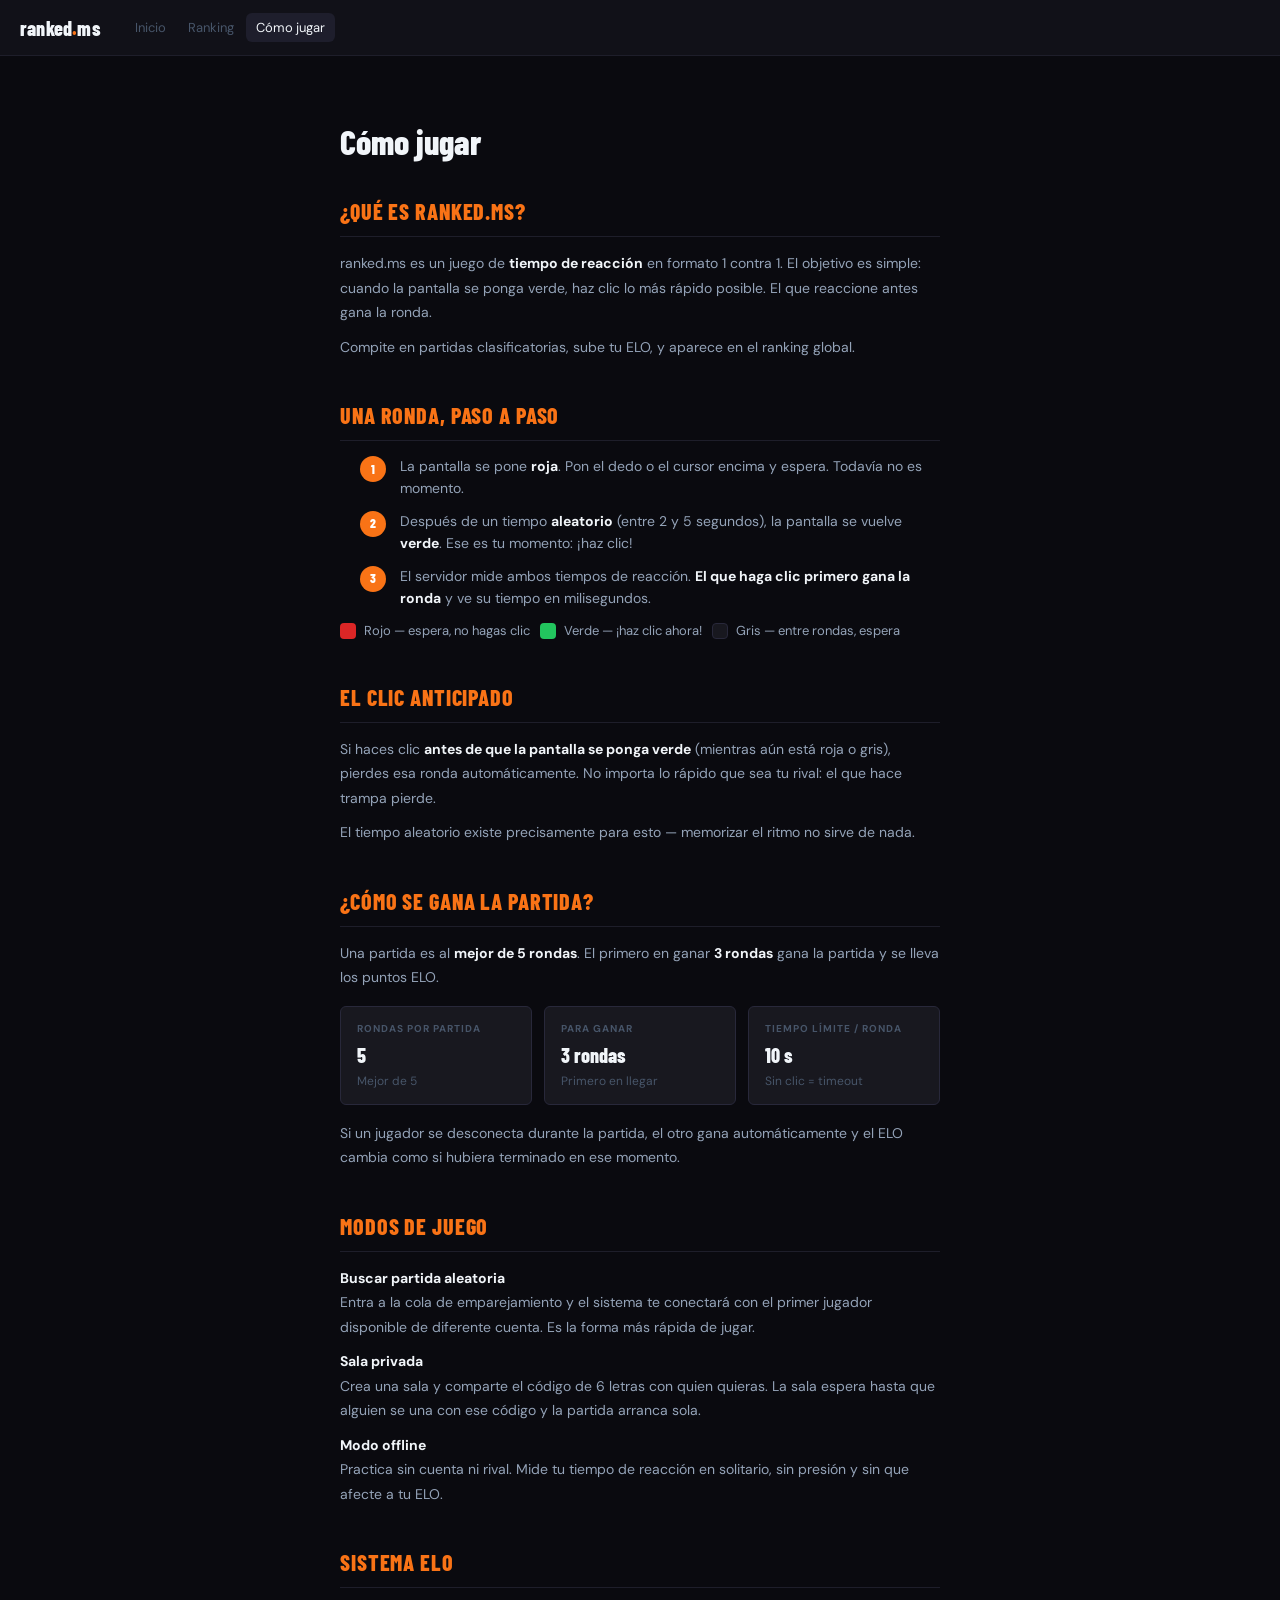
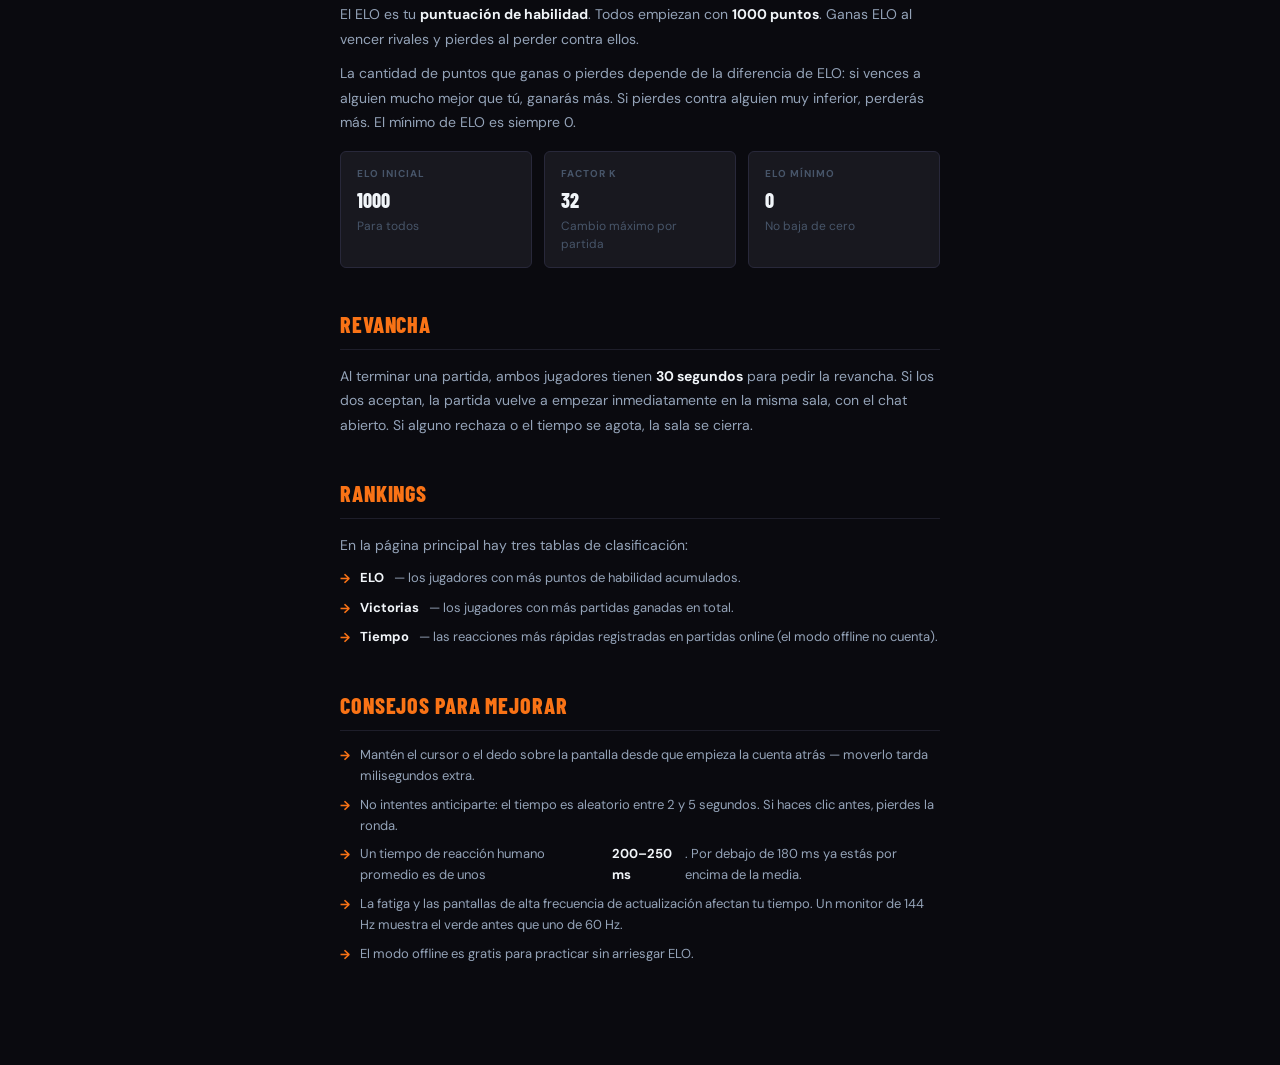
==== commit 3ce93641: "cosas extra" ====
--- a/gameplay/index.html
+++ b/gameplay/index.html
@@ -5,7 +5,7 @@
     <link rel="icon" type="image/jpeg" href="/assets/stopwatch.png">
     <link rel="stylesheet" href="/styles.css">
     <meta name="viewport" content="width=device-width, initial-scale=1.0">
-    <title>Funcionamiento | ranked.ms</title>
+    <title>Cómo jugar | ranked.ms</title>
     <style>
         .func-section {
             margin-bottom: 40px;
@@ -142,7 +142,8 @@
         <a href="/" class="navbar-logo">ranked<span class="dot">.</span>ms</a>
         <div class="navbar-links">
             <a href="/" class="navbar-link">Inicio</a>
-            <a href="/gameplay/" class="navbar-link active">Funcionamiento</a>
+            <a href="/ranking/" class="navbar-link">Ranking</a>
+            <a href="/gameplay/" class="navbar-link active">Cómo jugar</a>
         </div>
     </nav>
 
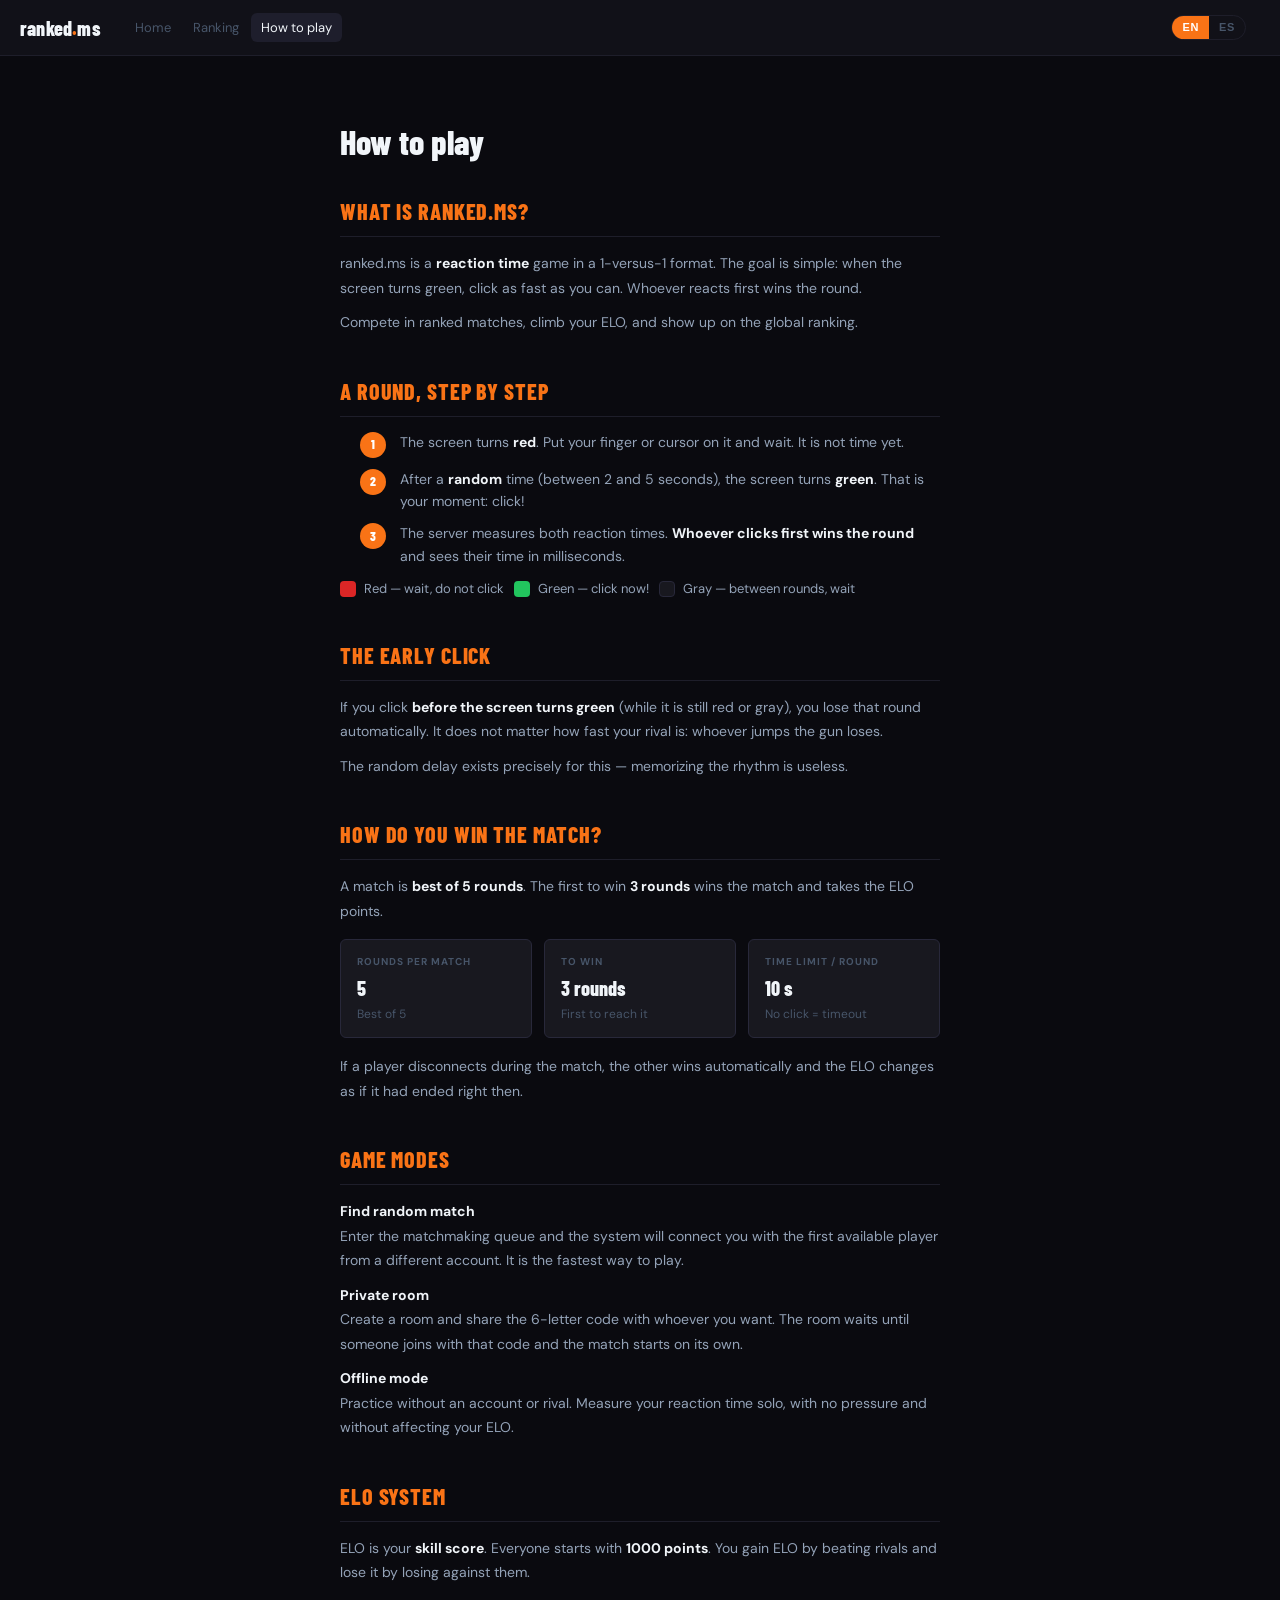
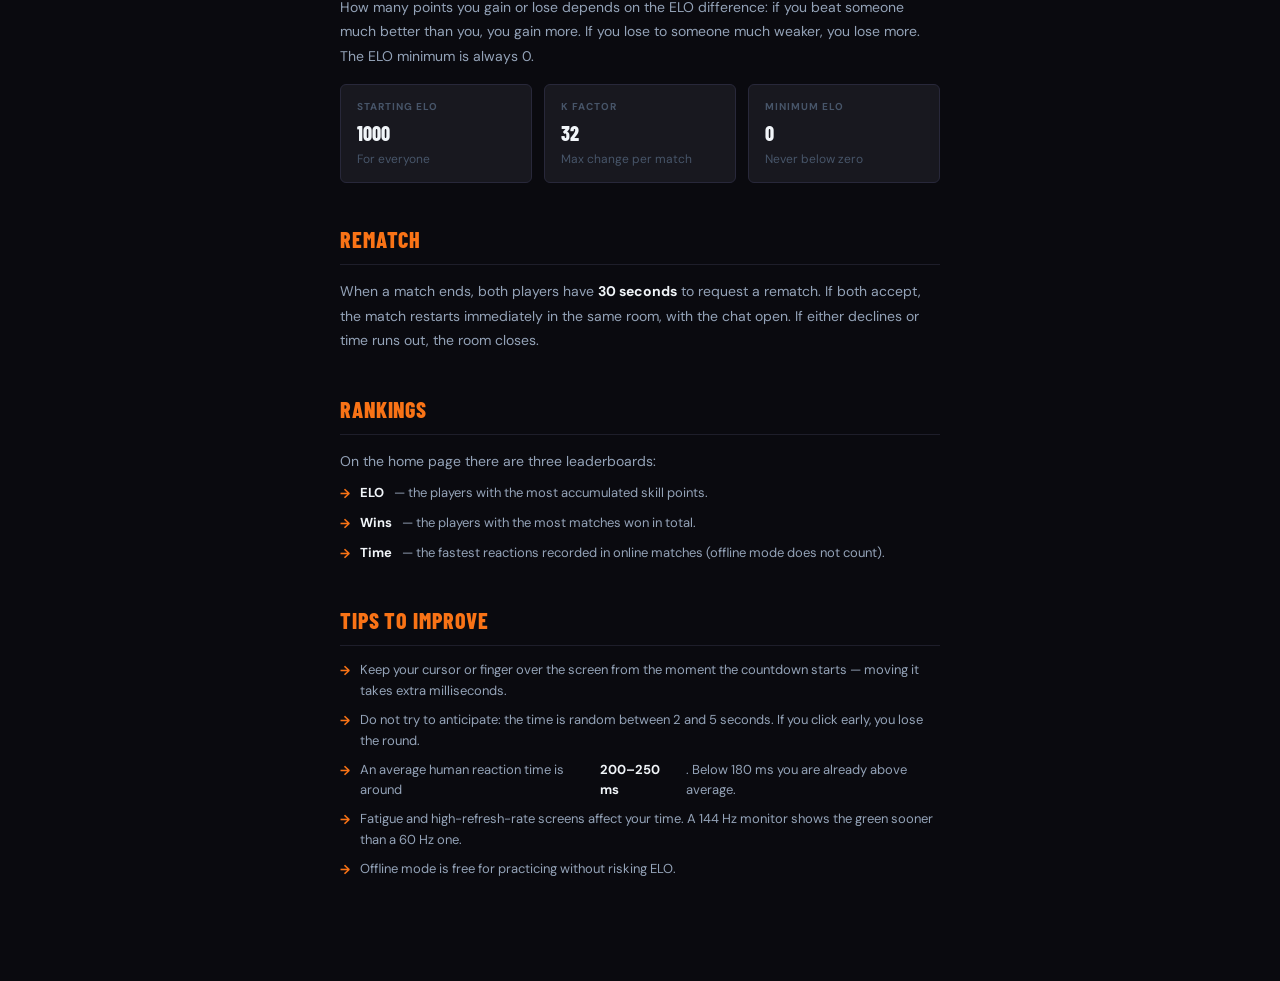
==== commit f49668d1: "es a en" ====
--- a/gameplay/index.html
+++ b/gameplay/index.html
@@ -5,7 +5,7 @@
     <link rel="icon" type="image/jpeg" href="/assets/stopwatch.png">
     <link rel="stylesheet" href="/styles.css">
     <meta name="viewport" content="width=device-width, initial-scale=1.0">
-    <title>Cómo jugar | ranked.ms</title>
+    <title data-i18n="title.howto">Cómo jugar | ranked.ms</title>
     <style>
         .func-section {
             margin-bottom: 40px;
@@ -141,178 +141,179 @@
     <nav class="navbar">
         <a href="/" class="navbar-logo">ranked<span class="dot">.</span>ms</a>
         <div class="navbar-links">
-            <a href="/" class="navbar-link">Inicio</a>
-            <a href="/ranking/" class="navbar-link">Ranking</a>
-            <a href="/gameplay/" class="navbar-link active">Cómo jugar</a>
+            <a href="/" class="navbar-link" data-i18n="nav.home">Inicio</a>
+            <a href="/ranking/" class="navbar-link" data-i18n="nav.ranking">Ranking</a>
+            <a href="/gameplay/" class="navbar-link active" data-i18n="nav.howto">Cómo jugar</a>
         </div>
     </nav>
 
     <div class="funcionamiento">
     <div class="funcionamiento-content">
 
-        <h1>Cómo jugar</h1>
+        <h1 data-i18n="howto.title">Cómo jugar</h1>
 
         <!-- QUÉ ES -->
         <div class="func-section">
-            <h2>¿Qué es ranked.ms?</h2>
-            <p>
+            <h2 data-i18n="howto.what.h">¿Qué es ranked.ms?</h2>
+            <p data-i18n-html="howto.what.p1">
                 ranked.ms es un juego de <strong>tiempo de reacción</strong> en formato 1 contra 1. El objetivo es simple: cuando la pantalla se ponga verde, haz clic lo más rápido posible. El que reaccione antes gana la ronda.
             </p>
-            <p>
+            <p data-i18n-html="howto.what.p2">
                 Compite en partidas clasificatorias, sube tu ELO, y aparece en el ranking global.
             </p>
         </div>
 
         <!-- UNA RONDA -->
         <div class="func-section">
-            <h2>Una ronda, paso a paso</h2>
+            <h2 data-i18n="howto.round.h">Una ronda, paso a paso</h2>
             <ol class="step-list">
                 <li>
                     <span class="step-num">1</span>
-                    <span>La pantalla se pone <strong>roja</strong>. Pon el dedo o el cursor encima y espera. Todavía no es momento.</span>
+                    <span data-i18n-html="howto.round.s1">La pantalla se pone <strong>roja</strong>. Pon el dedo o el cursor encima y espera. Todavía no es momento.</span>
                 </li>
                 <li>
                     <span class="step-num">2</span>
-                    <span>Después de un tiempo <strong>aleatorio</strong> (entre 2 y 5 segundos), la pantalla se vuelve <strong>verde</strong>. Ese es tu momento: ¡haz clic!</span>
+                    <span data-i18n-html="howto.round.s2">Después de un tiempo <strong>aleatorio</strong> (entre 2 y 5 segundos), la pantalla se vuelve <strong>verde</strong>. Ese es tu momento: ¡haz clic!</span>
                 </li>
                 <li>
                     <span class="step-num">3</span>
-                    <span>El servidor mide ambos tiempos de reacción. <strong>El que haga clic primero gana la ronda</strong> y ve su tiempo en milisegundos.</span>
+                    <span data-i18n-html="howto.round.s3">El servidor mide ambos tiempos de reacción. <strong>El que haga clic primero gana la ronda</strong> y ve su tiempo en milisegundos.</span>
                 </li>
             </ol>
 
             <div class="color-demo">
                 <div class="color-chip">
                     <div class="color-dot" style="background:#dc2626"></div>
-                    Rojo — espera, no hagas clic
+                    <span data-i18n="howto.color.red">Rojo — espera, no hagas clic</span>
                 </div>
                 <div class="color-chip">
                     <div class="color-dot" style="background:#22c55e"></div>
-                    Verde — ¡haz clic ahora!
+                    <span data-i18n="howto.color.green">Verde — ¡haz clic ahora!</span>
                 </div>
                 <div class="color-chip">
                     <div class="color-dot" style="background:#18181f; border:1px solid #28283a"></div>
-                    Gris — entre rondas, espera
+                    <span data-i18n="howto.color.gray">Gris — entre rondas, espera</span>
                 </div>
             </div>
         </div>
 
         <!-- CLIC ANTICIPADO -->
         <div class="func-section">
-            <h2>El clic anticipado</h2>
-            <p>
+            <h2 data-i18n="howto.early.h">El clic anticipado</h2>
+            <p data-i18n-html="howto.early.p1">
                 Si haces clic <strong>antes de que la pantalla se ponga verde</strong> (mientras aún está roja o gris), pierdes esa ronda automáticamente. No importa lo rápido que sea tu rival: el que hace trampa pierde.
             </p>
-            <p>
+            <p data-i18n-html="howto.early.p2">
                 El tiempo aleatorio existe precisamente para esto — memorizar el ritmo no sirve de nada.
             </p>
         </div>
 
         <!-- UNA PARTIDA -->
         <div class="func-section">
-            <h2>¿Cómo se gana la partida?</h2>
-            <p>
+            <h2 data-i18n="howto.match.h">¿Cómo se gana la partida?</h2>
+            <p data-i18n-html="howto.match.p1">
                 Una partida es al <strong>mejor de 5 rondas</strong>. El primero en ganar <strong>3 rondas</strong> gana la partida y se lleva los puntos ELO.
             </p>
 
             <div class="callout-row">
                 <div class="callout">
-                    <div class="callout-label">Rondas por partida</div>
+                    <div class="callout-label" data-i18n="howto.match.c1.l">Rondas por partida</div>
                     <div class="callout-value">5</div>
-                    <div class="callout-desc">Mejor de 5</div>
-                </div>
-                <div class="callout">
-                    <div class="callout-label">Para ganar</div>
-                    <div class="callout-value">3 rondas</div>
-                    <div class="callout-desc">Primero en llegar</div>
-                </div>
-                <div class="callout">
-                    <div class="callout-label">Tiempo límite / ronda</div>
-                    <div class="callout-value">10 s</div>
-                    <div class="callout-desc">Sin clic = timeout</div>
+                    <div class="callout-desc" data-i18n="howto.match.c1.d">Mejor de 5</div>
+                </div>
+                <div class="callout">
+                    <div class="callout-label" data-i18n="howto.match.c2.l">Para ganar</div>
+                    <div class="callout-value" data-i18n="howto.match.c2.v">3 rondas</div>
+                    <div class="callout-desc" data-i18n="howto.match.c2.d">Primero en llegar</div>
+                </div>
+                <div class="callout">
+                    <div class="callout-label" data-i18n="howto.match.c3.l">Tiempo límite / ronda</div>
+                    <div class="callout-value" data-i18n="howto.match.c3.v">10 s</div>
+                    <div class="callout-desc" data-i18n="howto.match.c3.d">Sin clic = timeout</div>
                 </div>
             </div>
 
-            <p>
+            <p data-i18n-html="howto.match.p2">
                 Si un jugador se desconecta durante la partida, el otro gana automáticamente y el ELO cambia como si hubiera terminado en ese momento.
             </p>
         </div>
 
         <!-- MODOS -->
         <div class="func-section">
-            <h2>Modos de juego</h2>
-
-            <p><strong>Buscar partida aleatoria</strong><br>
+            <h2 data-i18n="howto.modes.h">Modos de juego</h2>
+
+            <p data-i18n-html="howto.modes.random"><strong>Buscar partida aleatoria</strong><br>
             Entra a la cola de emparejamiento y el sistema te conectará con el primer jugador disponible de diferente cuenta. Es la forma más rápida de jugar.</p>
 
-            <p><strong>Sala privada</strong><br>
+            <p data-i18n-html="howto.modes.private"><strong>Sala privada</strong><br>
             Crea una sala y comparte el código de 6 letras con quien quieras. La sala espera hasta que alguien se una con ese código y la partida arranca sola.</p>
 
-            <p><strong>Modo offline</strong><br>
+            <p data-i18n-html="howto.modes.offline"><strong>Modo offline</strong><br>
             Practica sin cuenta ni rival. Mide tu tiempo de reacción en solitario, sin presión y sin que afecte a tu ELO.</p>
         </div>
 
         <!-- ELO -->
         <div class="func-section">
-            <h2>Sistema ELO</h2>
-            <p>
+            <h2 data-i18n="howto.elo.h">Sistema ELO</h2>
+            <p data-i18n-html="howto.elo.p1">
                 El ELO es tu <strong>puntuación de habilidad</strong>. Todos empiezan con <strong>1000 puntos</strong>. Ganas ELO al vencer rivales y pierdes al perder contra ellos.
             </p>
-            <p>
+            <p data-i18n-html="howto.elo.p2">
                 La cantidad de puntos que ganas o pierdes depende de la diferencia de ELO: si vences a alguien mucho mejor que tú, ganarás más. Si pierdes contra alguien muy inferior, perderás más. El mínimo de ELO es siempre 0.
             </p>
 
             <div class="callout-row">
                 <div class="callout">
-                    <div class="callout-label">ELO inicial</div>
+                    <div class="callout-label" data-i18n="howto.elo.c1.l">ELO inicial</div>
                     <div class="callout-value">1000</div>
-                    <div class="callout-desc">Para todos</div>
-                </div>
-                <div class="callout">
-                    <div class="callout-label">Factor K</div>
+                    <div class="callout-desc" data-i18n="howto.elo.c1.d">Para todos</div>
+                </div>
+                <div class="callout">
+                    <div class="callout-label" data-i18n="howto.elo.c2.l">Factor K</div>
                     <div class="callout-value">32</div>
-                    <div class="callout-desc">Cambio máximo por partida</div>
-                </div>
-                <div class="callout">
-                    <div class="callout-label">ELO mínimo</div>
+                    <div class="callout-desc" data-i18n="howto.elo.c2.d">Cambio máximo por partida</div>
+                </div>
+                <div class="callout">
+                    <div class="callout-label" data-i18n="howto.elo.c3.l">ELO mínimo</div>
                     <div class="callout-value">0</div>
-                    <div class="callout-desc">No baja de cero</div>
+                    <div class="callout-desc" data-i18n="howto.elo.c3.d">No baja de cero</div>
                 </div>
             </div>
         </div>
 
         <!-- REVANCHA -->
         <div class="func-section">
-            <h2>Revancha</h2>
-            <p>
+            <h2 data-i18n="howto.rematch.h">Revancha</h2>
+            <p data-i18n-html="howto.rematch.p1">
                 Al terminar una partida, ambos jugadores tienen <strong>30 segundos</strong> para pedir la revancha. Si los dos aceptan, la partida vuelve a empezar inmediatamente en la misma sala, con el chat abierto. Si alguno rechaza o el tiempo se agota, la sala se cierra.
             </p>
         </div>
 
         <!-- RANKINGS -->
         <div class="func-section">
-            <h2>Rankings</h2>
-            <p>En la página principal hay tres tablas de clasificación:</p>
+            <h2 data-i18n="howto.rankings.h">Rankings</h2>
+            <p data-i18n="howto.rankings.p1">En la página principal hay tres tablas de clasificación:</p>
             <ul class="tip-list">
-                <li><strong>ELO</strong> — los jugadores con más puntos de habilidad acumulados.</li>
-                <li><strong>Victorias</strong> — los jugadores con más partidas ganadas en total.</li>
-                <li><strong>Tiempo</strong> — las reacciones más rápidas registradas en partidas online (el modo offline no cuenta).</li>
+                <li data-i18n-html="howto.rankings.elo"><strong>ELO</strong> — los jugadores con más puntos de habilidad acumulados.</li>
+                <li data-i18n-html="howto.rankings.wins"><strong>Victorias</strong> — los jugadores con más partidas ganadas en total.</li>
+                <li data-i18n-html="howto.rankings.time"><strong>Tiempo</strong> — las reacciones más rápidas registradas en partidas online (el modo offline no cuenta).</li>
             </ul>
         </div>
 
         <!-- CONSEJOS -->
         <div class="func-section">
-            <h2>Consejos para mejorar</h2>
+            <h2 data-i18n="howto.tips.h">Consejos para mejorar</h2>
             <ul class="tip-list">
-                <li>Mantén el cursor o el dedo sobre la pantalla desde que empieza la cuenta atrás — moverlo tarda milisegundos extra.</li>
-                <li>No intentes anticiparte: el tiempo es aleatorio entre 2 y 5 segundos. Si haces clic antes, pierdes la ronda.</li>
-                <li>Un tiempo de reacción humano promedio es de unos <strong>200–250 ms</strong>. Por debajo de 180 ms ya estás por encima de la media.</li>
-                <li>La fatiga y las pantallas de alta frecuencia de actualización afectan tu tiempo. Un monitor de 144 Hz muestra el verde antes que uno de 60 Hz.</li>
-                <li>El modo offline es gratis para practicar sin arriesgar ELO.</li>
+                <li data-i18n-html="howto.tips.t1">Mantén el cursor o el dedo sobre la pantalla desde que empieza la cuenta atrás — moverlo tarda milisegundos extra.</li>
+                <li data-i18n-html="howto.tips.t2">No intentes anticiparte: el tiempo es aleatorio entre 2 y 5 segundos. Si haces clic antes, pierdes la ronda.</li>
+                <li data-i18n-html="howto.tips.t3">Un tiempo de reacción humano promedio es de unos <strong>200–250 ms</strong>. Por debajo de 180 ms ya estás por encima de la media.</li>
+                <li data-i18n-html="howto.tips.t4">La fatiga y las pantallas de alta frecuencia de actualización afectan tu tiempo. Un monitor de 144 Hz muestra el verde antes que uno de 60 Hz.</li>
+                <li data-i18n-html="howto.tips.t5">El modo offline es gratis para practicar sin arriesgar ELO.</li>
             </ul>
         </div>
 
     </div>
     </div>
+    <script src="/js/i18n.js"></script>
 </body>
 </html>
--- a/styles.css
+++ b/styles.css
@@ -2,6 +2,16 @@
 
 /* ============================================================
    VARIABLES
+   ============================================================
+   Todas las propiedades de diseño (colores, alturas, fuentes, radios,
+   timing de transiciones) viven aquí como custom properties. Cambiar
+   --accent (el naranja de la marca) propaga el cambio a TODOS los
+   botones, links activos y estadísticas sin tocar nada más.
+
+   Las 3 fuentes:
+     --font-ui   → texto normal (DM Sans)
+     --font-cond → títulos y números grandes (Barlow Condensed)
+     --font-mono → tiempos en ms y rangos (JetBrains Mono)
    ============================================================ */
 :root {
   --bg:         #0a0a0f;
@@ -273,7 +283,13 @@
 }
 
 /* ============================================================
-   CLICKAREA
+   CLICKAREA — el área grande clicable que cambia entre rojo/verde.
+   ============================================================
+   Es position: relative para que ::after (definido más abajo, sección
+   "Clickarea VFX") pueda posicionarse absolute encima sin afectar el
+   layout normal. Ese ::after se usa para los flashes de win/lose:
+   una capa que aparece y desaparece SIN tocar el fondo del clickarea,
+   evitando que se "rompa" la transición de red↔green↔default.
    ============================================================ */
 .container {
   flex: 1;
@@ -297,6 +313,8 @@
   min-height: calc(100vh - var(--navbar-h));
 }
 
+/* Estados visuales. El verde tiene una animación extra (go-flash) que
+   blanquea brevemente al aparecer — refuerza el cue de "¡ya!". */
 .clickarea.red   { background: var(--red); }
 .clickarea.green { background: var(--green); animation: go-flash 250ms ease-out; }
 
@@ -758,6 +776,13 @@
 
 /* ============================================================
    CLICKAREA VFX (flash + shake)
+   ============================================================
+   El truco aquí es usar un pseudo-elemento ::after que cubre todo el
+   clickarea (inset: 0) como una "capa de overlay". Cuando se activa
+   .flash-win o .flash-lose, esa capa cambia de opacidad y color SIN
+   tocar el `background` del .clickarea — así el verde/rojo del estado
+   actual se mantiene visible debajo del flash. pointer-events:none
+   evita que la capa intercepte clicks (todos pasan al clickarea).
    ============================================================ */
 .clickarea { position: relative; }
 
@@ -787,7 +812,113 @@
 }
 
 /* ============================================================
+   HOME HERO
+   ============================================================ */
+.hero {
+  display: flex;
+  flex-direction: column;
+  align-items: flex-start;
+  justify-content: center;
+  padding: 0 52px;
+  max-width: 620px;
+  width: 100%;
+}
+
+.hero-eyebrow {
+  font-family: var(--font-cond);
+  font-size: 11px;
+  font-weight: 700;
+  letter-spacing: 0.18em;
+  text-transform: uppercase;
+  color: var(--accent);
+  margin-bottom: 10px;
+}
+
+.hero-title {
+  font-family: var(--font-cond);
+  font-size: 88px;
+  font-weight: 800;
+  line-height: 0.88;
+  letter-spacing: -0.01em;
+  color: var(--text);
+  margin-bottom: 18px;
+}
+.hero-title .dot { color: var(--accent); }
+
+.hero-tagline {
+  font-size: 15px;
+  color: var(--text-2);
+  line-height: 1.65;
+  max-width: 360px;
+  margin-bottom: 36px;
+}
+
+.hero-stats {
+  display: flex;
+  gap: 1px;
+  background: var(--border);
+  border: 1px solid var(--border);
+  border-radius: var(--radius);
+  overflow: hidden;
+  margin-bottom: 32px;
+  width: 100%;
+  max-width: 440px;
+}
+
+.hero-stat {
+  flex: 1;
+  background: var(--surface);
+  padding: 14px 16px;
+  display: flex;
+  flex-direction: column;
+  gap: 3px;
+  min-width: 0;
+}
+
+.hero-stat-label {
+  font-size: 9px;
+  font-weight: 700;
+  letter-spacing: 0.13em;
+  text-transform: uppercase;
+  color: var(--text-3);
+}
+
+.hero-stat-value {
+  font-family: var(--font-cond);
+  font-size: 28px;
+  font-weight: 800;
+  color: var(--accent);
+  line-height: 1;
+}
+
+.hero-stat-who {
+  font-size: 11px;
+  color: var(--text-3);
+  white-space: nowrap;
+  overflow: hidden;
+  text-overflow: ellipsis;
+}
+
+.hero-actions { display: flex; gap: 10px; align-items: center; }
+
+.btn-xl { padding: 13px 32px; font-size: 15px; font-weight: 700; }
+
+/* Medal colors for top 3 sidebar rows */
+.lb-rank-1 { color: #facc15 !important; }
+.lb-rank-2 { color: #94a3b8 !important; }
+.lb-rank-3 { color: #c2784b !important; }
+
+/* ============================================================
    RESPONSIVE
+   ============================================================
+   Breakpoint único en 768px. Cambios clave en móvil:
+     - Sidebar del leaderboard se OCULTA (los usuarios pueden ir a
+       /ranking/ para verlo en pantalla completa).
+     - Chat panel deja de ser sidebar fija de 260px y pasa a estar
+       DEBAJO del gameArea (game-body cambia a flex-direction:column).
+     - Hero del index se apila verticalmente y los botones toman
+       ancho completo.
+     - Score bar y navbar más compactos.
    ============================================================ */
 @media (max-width: 768px) {
   :root {
@@ -826,4 +957,13 @@
   #gameActions .btn, #rematchUI .btn { width: 220px; }
 
   .navbar-logo { font-size: 17px; }
-}
+
+  .hero { padding: 32px 20px; max-width: 100%; }
+  .hero-title { font-size: 60px; }
+  .hero-tagline { font-size: 14px; margin-bottom: 24px; }
+  .hero-stats { max-width: 100%; margin-bottom: 24px; }
+  .hero-stat-value { font-size: 22px; }
+  .hero-actions { flex-direction: column; width: 100%; }
+  .hero-actions .btn { width: 100%; justify-content: center; }
+  .btn-xl { padding: 13px 24px; }
+}
